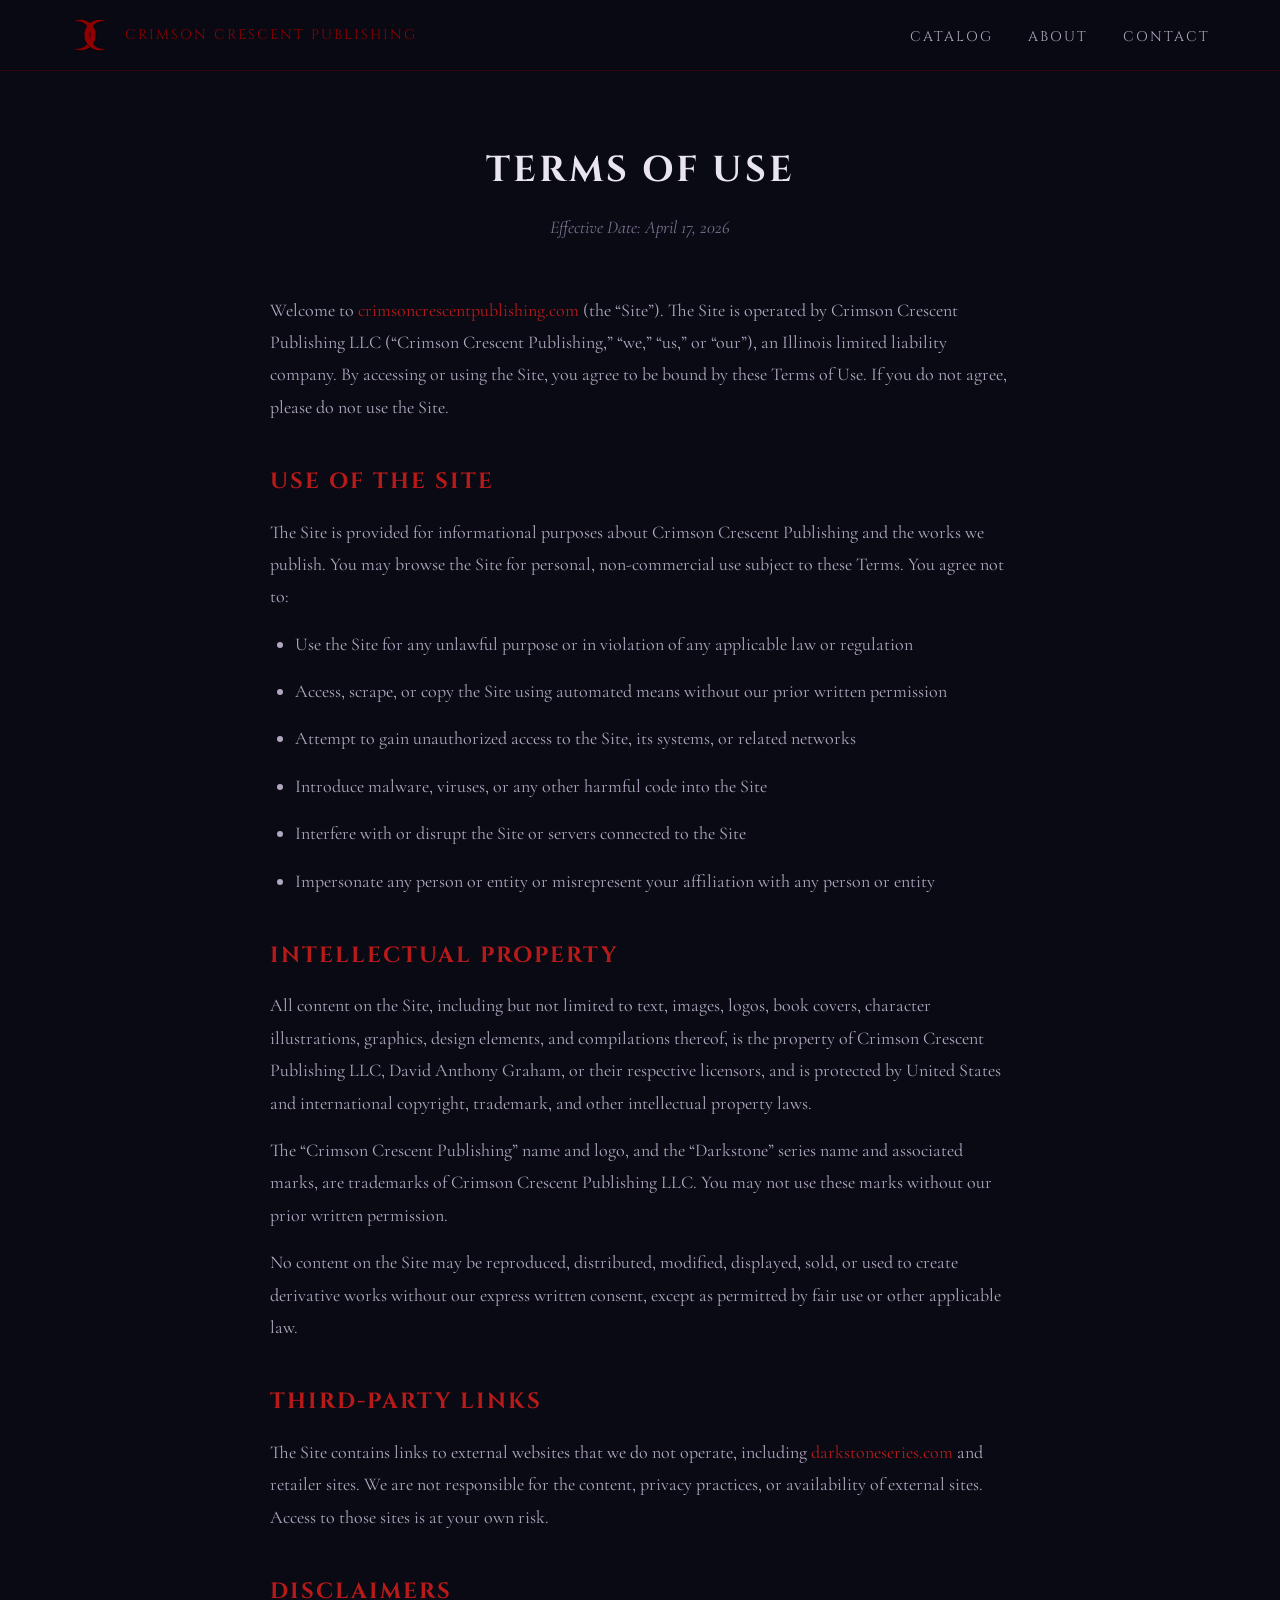
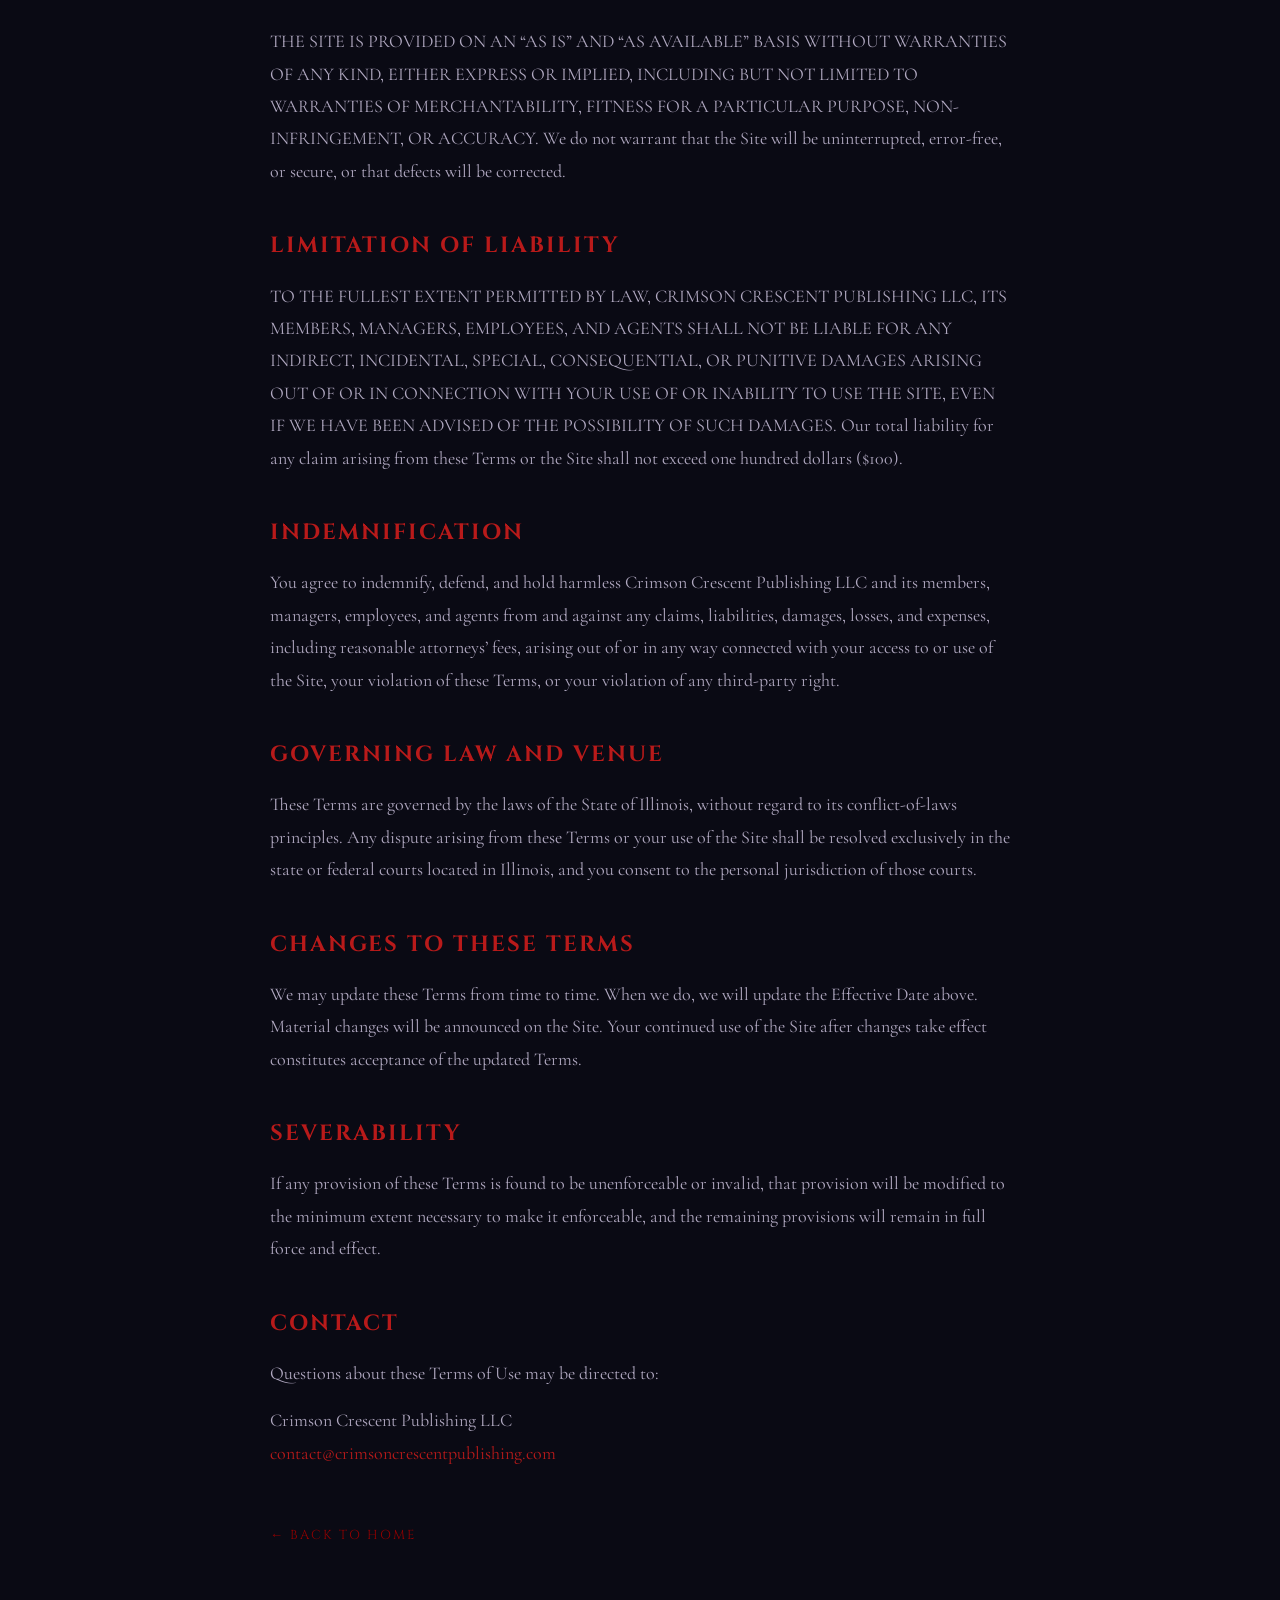
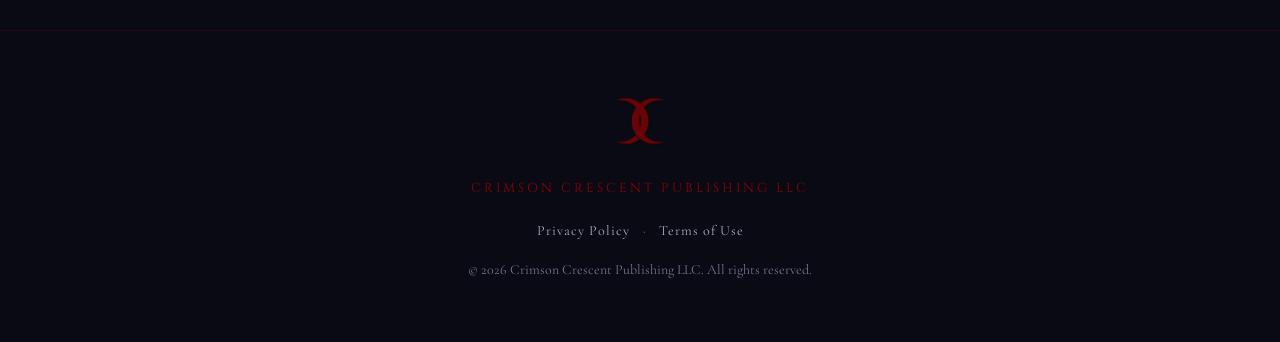
==== terms.html @ 817ecf6b "Initial publisher site for Crimson Crescent Publishing LLC Single-page site with catalog, about, and" ====
<!DOCTYPE html>
<html lang="en">
<head>
  <meta charset="UTF-8">
  <meta name="viewport" content="width=device-width, initial-scale=1.0">
  <title>Terms of Use | Crimson Crescent Publishing</title>
  <meta name="description" content="Terms of Use for Crimson Crescent Publishing LLC.">
  <link rel="stylesheet" href="css/style.css">
  <link rel="icon" type="image/png" href="images/cc-logo.png">
</head>
<body>

  <nav>
    <div class="nav-inner">
      <a href="index.html" class="logo">
        <img src="images/cc-logo.png" alt="Crimson Crescent Publishing">
        <span>Crimson Crescent Publishing</span>
      </a>
      <ul>
        <li><a href="index.html#catalog">Catalog</a></li>
        <li><a href="index.html#about">About</a></li>
        <li><a href="index.html#contact">Contact</a></li>
      </ul>
    </div>
  </nav>

  <main class="legal-page">
    <h1>Terms of Use</h1>
    <p class="effective">Effective Date: April 17, 2026</p>

    <p>Welcome to <a href="https://crimsoncrescentpublishing.com">crimsoncrescentpublishing.com</a> (the &ldquo;Site&rdquo;). The Site is operated by Crimson Crescent Publishing LLC (&ldquo;Crimson Crescent Publishing,&rdquo; &ldquo;we,&rdquo; &ldquo;us,&rdquo; or &ldquo;our&rdquo;), an Illinois limited liability company. By accessing or using the Site, you agree to be bound by these Terms of Use. If you do not agree, please do not use the Site.</p>

    <h2>Use of the Site</h2>
    <p>The Site is provided for informational purposes about Crimson Crescent Publishing and the works we publish. You may browse the Site for personal, non-commercial use subject to these Terms. You agree not to:</p>
    <ul>
      <li>Use the Site for any unlawful purpose or in violation of any applicable law or regulation</li>
      <li>Access, scrape, or copy the Site using automated means without our prior written permission</li>
      <li>Attempt to gain unauthorized access to the Site, its systems, or related networks</li>
      <li>Introduce malware, viruses, or any other harmful code into the Site</li>
      <li>Interfere with or disrupt the Site or servers connected to the Site</li>
      <li>Impersonate any person or entity or misrepresent your affiliation with any person or entity</li>
    </ul>

    <h2>Intellectual Property</h2>
    <p>All content on the Site, including but not limited to text, images, logos, book covers, character illustrations, graphics, design elements, and compilations thereof, is the property of Crimson Crescent Publishing LLC, David Anthony Graham, or their respective licensors, and is protected by United States and international copyright, trademark, and other intellectual property laws.</p>
    <p>The &ldquo;Crimson Crescent Publishing&rdquo; name and logo, and the &ldquo;Darkstone&rdquo; series name and associated marks, are trademarks of Crimson Crescent Publishing LLC. You may not use these marks without our prior written permission.</p>
    <p>No content on the Site may be reproduced, distributed, modified, displayed, sold, or used to create derivative works without our express written consent, except as permitted by fair use or other applicable law.</p>

    <h2>Third-Party Links</h2>
    <p>The Site contains links to external websites that we do not operate, including <a href="https://darkstoneseries.com">darkstoneseries.com</a> and retailer sites. We are not responsible for the content, privacy practices, or availability of external sites. Access to those sites is at your own risk.</p>

    <h2>Disclaimers</h2>
    <p>THE SITE IS PROVIDED ON AN &ldquo;AS IS&rdquo; AND &ldquo;AS AVAILABLE&rdquo; BASIS WITHOUT WARRANTIES OF ANY KIND, EITHER EXPRESS OR IMPLIED, INCLUDING BUT NOT LIMITED TO WARRANTIES OF MERCHANTABILITY, FITNESS FOR A PARTICULAR PURPOSE, NON-INFRINGEMENT, OR ACCURACY. We do not warrant that the Site will be uninterrupted, error-free, or secure, or that defects will be corrected.</p>

    <h2>Limitation of Liability</h2>
    <p>TO THE FULLEST EXTENT PERMITTED BY LAW, CRIMSON CRESCENT PUBLISHING LLC, ITS MEMBERS, MANAGERS, EMPLOYEES, AND AGENTS SHALL NOT BE LIABLE FOR ANY INDIRECT, INCIDENTAL, SPECIAL, CONSEQUENTIAL, OR PUNITIVE DAMAGES ARISING OUT OF OR IN CONNECTION WITH YOUR USE OF OR INABILITY TO USE THE SITE, EVEN IF WE HAVE BEEN ADVISED OF THE POSSIBILITY OF SUCH DAMAGES. Our total liability for any claim arising from these Terms or the Site shall not exceed one hundred dollars ($100).</p>

    <h2>Indemnification</h2>
    <p>You agree to indemnify, defend, and hold harmless Crimson Crescent Publishing LLC and its members, managers, employees, and agents from and against any claims, liabilities, damages, losses, and expenses, including reasonable attorneys&rsquo; fees, arising out of or in any way connected with your access to or use of the Site, your violation of these Terms, or your violation of any third-party right.</p>

    <h2>Governing Law and Venue</h2>
    <p>These Terms are governed by the laws of the State of Illinois, without regard to its conflict-of-laws principles. Any dispute arising from these Terms or your use of the Site shall be resolved exclusively in the state or federal courts located in Illinois, and you consent to the personal jurisdiction of those courts.</p>

    <h2>Changes to These Terms</h2>
    <p>We may update these Terms from time to time. When we do, we will update the Effective Date above. Material changes will be announced on the Site. Your continued use of the Site after changes take effect constitutes acceptance of the updated Terms.</p>

    <h2>Severability</h2>
    <p>If any provision of these Terms is found to be unenforceable or invalid, that provision will be modified to the minimum extent necessary to make it enforceable, and the remaining provisions will remain in full force and effect.</p>

    <h2>Contact</h2>
    <p>Questions about these Terms of Use may be directed to:</p>
    <p>
      Crimson Crescent Publishing LLC<br>
      <a href="mailto:contact@crimsoncrescentpublishing.com">contact@crimsoncrescentpublishing.com</a>
    </p>

    <a href="index.html" class="back-link">&larr; Back to Home</a>
  </main>

  <footer>
    <div class="footer-logo">
      <img src="images/cc-logo.png" alt="Crimson Crescent Publishing">
    </div>
    <div class="publisher-name">Crimson Crescent Publishing LLC</div>
    <div class="footer-links">
      <a href="privacy.html">Privacy Policy</a>
      <span class="divider">&middot;</span>
      <a href="terms.html">Terms of Use</a>
    </div>
    <div class="copyright">&copy; 2026 Crimson Crescent Publishing LLC. All rights reserved.</div>
  </footer>

</body>
</html>
---- css/style.css ----
@import url('https://fonts.googleapis.com/css2?family=Cinzel:wght@400;700;900&family=Cormorant+Garamond:ital,wght@0,400;0,600;1,400&display=swap');

:root {
  --bg-primary: #0a0a14;
  --bg-secondary: #12121e;
  --bg-card: #16162a;
  --crimson: #910000;
  --crimson-light: #b81a1a;
  --text-primary: #e8e4f0;
  --text-secondary: #b0a8c0;
  --text-muted: #7a7290;
  --divider: #d2c8e2;
  --font-display: 'Cinzel', serif;
  --font-body: 'Cormorant Garamond', serif;
}

* {
  margin: 0;
  padding: 0;
  box-sizing: border-box;
}

html {
  scroll-behavior: smooth;
}

body {
  background: var(--bg-primary);
  color: var(--text-primary);
  font-family: var(--font-body);
  font-size: 20px;
  line-height: 1.7;
}

/* Navigation */
nav {
  position: fixed;
  top: 0;
  width: 100%;
  background: rgba(10, 10, 20, 0.95);
  backdrop-filter: blur(10px);
  z-index: 100;
  border-bottom: 1px solid rgba(145, 0, 0, 0.3);
}

nav .nav-inner {
  max-width: 1200px;
  margin: 0 auto;
  display: flex;
  justify-content: space-between;
  align-items: center;
  padding: 15px 30px;
}

nav .logo {
  display: flex;
  align-items: center;
  gap: 15px;
  text-decoration: none;
}

nav .logo img {
  height: 40px;
  width: 40px;
}

nav .logo span {
  font-family: var(--font-display);
  font-size: 14px;
  color: var(--crimson);
  letter-spacing: 2px;
  text-transform: uppercase;
}

nav ul {
  list-style: none;
  display: flex;
  gap: 35px;
}

nav a {
  color: var(--text-secondary);
  text-decoration: none;
  font-family: var(--font-display);
  font-size: 14px;
  letter-spacing: 2px;
  text-transform: uppercase;
  transition: color 0.3s;
}

nav a:hover {
  color: var(--crimson-light);
}

/* Hero */
.hero {
  min-height: 100vh;
  display: flex;
  align-items: center;
  justify-content: center;
  padding: 120px 30px 80px;
  background: radial-gradient(ellipse at 50% 40%, rgba(145, 0, 0, 0.12) 0%, transparent 70%);
  text-align: center;
}

.hero-inner {
  max-width: 700px;
}

.hero-logo {
  width: 180px;
  height: 180px;
  margin-bottom: 40px;
  filter: drop-shadow(0 0 30px rgba(145, 0, 0, 0.3));
}

.hero h1 {
  font-family: var(--font-display);
  font-size: 48px;
  font-weight: 700;
  letter-spacing: 3px;
  text-transform: uppercase;
  margin-bottom: 25px;
  color: var(--text-primary);
}

.hero .tagline {
  font-style: italic;
  font-size: 24px;
  color: var(--crimson-light);
  margin-bottom: 15px;
  letter-spacing: 1px;
}

.hero .subtitle {
  font-size: 18px;
  color: var(--text-secondary);
  letter-spacing: 2px;
}

/* Section */
section {
  padding: 100px 30px;
}

section:nth-of-type(even) {
  background: var(--bg-secondary);
}

.section-inner {
  max-width: 900px;
  margin: 0 auto;
}

.section-title {
  font-family: var(--font-display);
  font-size: 36px;
  text-align: center;
  margin-bottom: 15px;
  color: var(--text-primary);
  letter-spacing: 3px;
  text-transform: uppercase;
}

.section-divider {
  width: 120px;
  height: 2px;
  background: var(--crimson);
  margin: 0 auto 50px;
}

/* Catalog */
.catalog-grid {
  display: grid;
  grid-template-columns: 1fr;
  gap: 40px;
  margin-top: 40px;
  max-width: 600px;
  margin-left: auto;
  margin-right: auto;
}

.book-card {
  background: var(--bg-card);
  border: 1px solid rgba(145, 0, 0, 0.2);
  padding: 40px;
  text-align: center;
  transition: transform 0.3s, border-color 0.3s;
}

.book-card:hover {
  transform: translateY(-5px);
  border-color: var(--crimson);
}

.book-card h3 {
  font-family: var(--font-display);
  font-size: 24px;
  margin-bottom: 10px;
  letter-spacing: 2px;
}

.book-card .author {
  font-style: italic;
  color: var(--text-secondary);
  margin-bottom: 20px;
  font-size: 18px;
}

.book-card .book-desc {
  color: var(--text-secondary);
  margin-bottom: 20px;
  line-height: 1.7;
}

.book-card .book-meta {
  color: var(--text-muted);
  font-style: italic;
  margin-bottom: 25px;
}

.series-link {
  display: inline-block;
  font-family: var(--font-display);
  font-size: 13px;
  letter-spacing: 3px;
  text-transform: uppercase;
  padding: 12px 30px;
  background: var(--crimson);
  color: var(--text-primary);
  text-decoration: none;
  border: 2px solid var(--crimson);
  transition: all 0.3s;
}

.series-link:hover {
  background: transparent;
  color: var(--crimson-light);
}

/* About */
.about-text p {
  margin-bottom: 20px;
  font-size: 20px;
  color: var(--text-secondary);
  text-align: center;
}

/* Contact */
.contact-grid {
  display: grid;
  grid-template-columns: repeat(auto-fit, minmax(280px, 1fr));
  gap: 30px;
  margin-top: 40px;
}

.contact-card {
  background: var(--bg-card);
  border: 1px solid rgba(145, 0, 0, 0.2);
  padding: 30px;
  text-align: center;
}

.contact-card h3 {
  font-family: var(--font-display);
  font-size: 16px;
  letter-spacing: 2px;
  text-transform: uppercase;
  color: var(--crimson);
  margin-bottom: 15px;
}

.contact-card a {
  color: var(--text-primary);
  text-decoration: none;
  font-size: 18px;
  transition: color 0.3s;
  word-break: break-word;
}

.contact-card a:hover {
  color: var(--crimson-light);
}

/* Footer */
footer {
  background: var(--bg-primary);
  border-top: 1px solid rgba(145, 0, 0, 0.2);
  padding: 60px 30px;
  text-align: center;
}

footer .footer-logo img {
  width: 60px;
  margin-bottom: 15px;
  opacity: 0.7;
}

footer .publisher-name {
  font-family: var(--font-display);
  font-size: 13px;
  letter-spacing: 3px;
  text-transform: uppercase;
  color: var(--crimson);
  margin-bottom: 20px;
}

footer .footer-links {
  margin-bottom: 15px;
  font-size: 14px;
}

footer .footer-links a {
  color: var(--text-secondary);
  text-decoration: none;
  letter-spacing: 1px;
  transition: color 0.3s;
}

footer .footer-links a:hover {
  color: var(--crimson-light);
}

footer .footer-links .divider {
  color: var(--text-muted);
  margin: 0 10px;
}

footer .copyright {
  font-size: 14px;
  color: var(--text-muted);
}

/* Legal pages */
.legal-page {
  max-width: 800px;
  margin: 0 auto;
  padding: 140px 30px 80px;
}

.legal-page h1 {
  font-family: var(--font-display);
  font-size: 36px;
  letter-spacing: 3px;
  text-transform: uppercase;
  color: var(--text-primary);
  text-align: center;
  margin-bottom: 10px;
}

.legal-page .effective {
  text-align: center;
  color: var(--text-muted);
  font-style: italic;
  margin-bottom: 50px;
}

.legal-page h2 {
  font-family: var(--font-display);
  font-size: 22px;
  letter-spacing: 2px;
  text-transform: uppercase;
  color: var(--crimson-light);
  margin: 40px 0 15px;
}

.legal-page p,
.legal-page li {
  color: var(--text-secondary);
  margin-bottom: 15px;
  font-size: 18px;
  line-height: 1.8;
}

.legal-page ul {
  margin-left: 25px;
  margin-bottom: 20px;
}

.legal-page a {
  color: var(--crimson-light);
  text-decoration: none;
}

.legal-page a:hover {
  text-decoration: underline;
}

.legal-page .back-link {
  display: inline-block;
  margin-top: 40px;
  font-family: var(--font-display);
  font-size: 13px;
  letter-spacing: 2px;
  text-transform: uppercase;
  color: var(--crimson);
}

/* Responsive */
@media (max-width: 768px) {
  .hero h1 {
    font-size: 32px;
  }
  .hero-logo {
    width: 140px;
    height: 140px;
  }
  .section-title {
    font-size: 28px;
  }
  nav ul {
    gap: 20px;
  }
  nav a {
    font-size: 12px;
  }
  nav .logo span {
    display: none;
  }
}
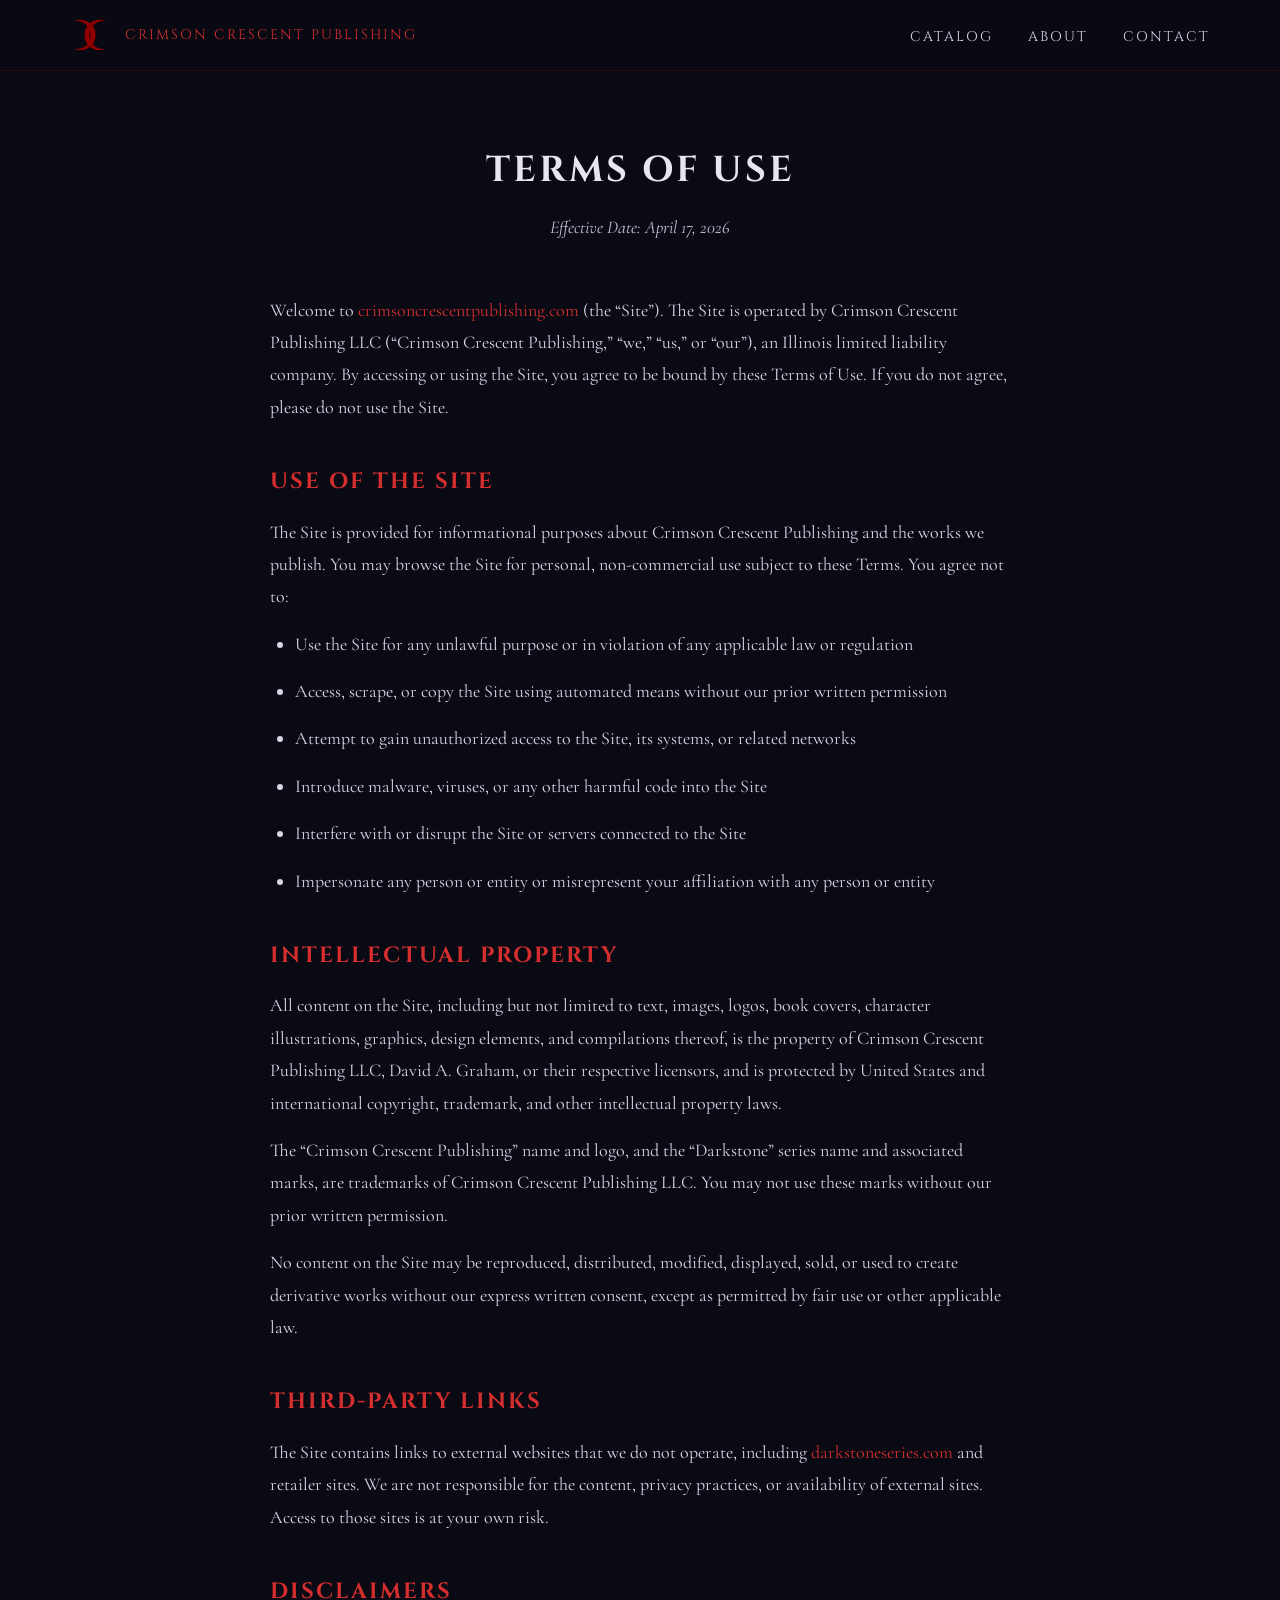
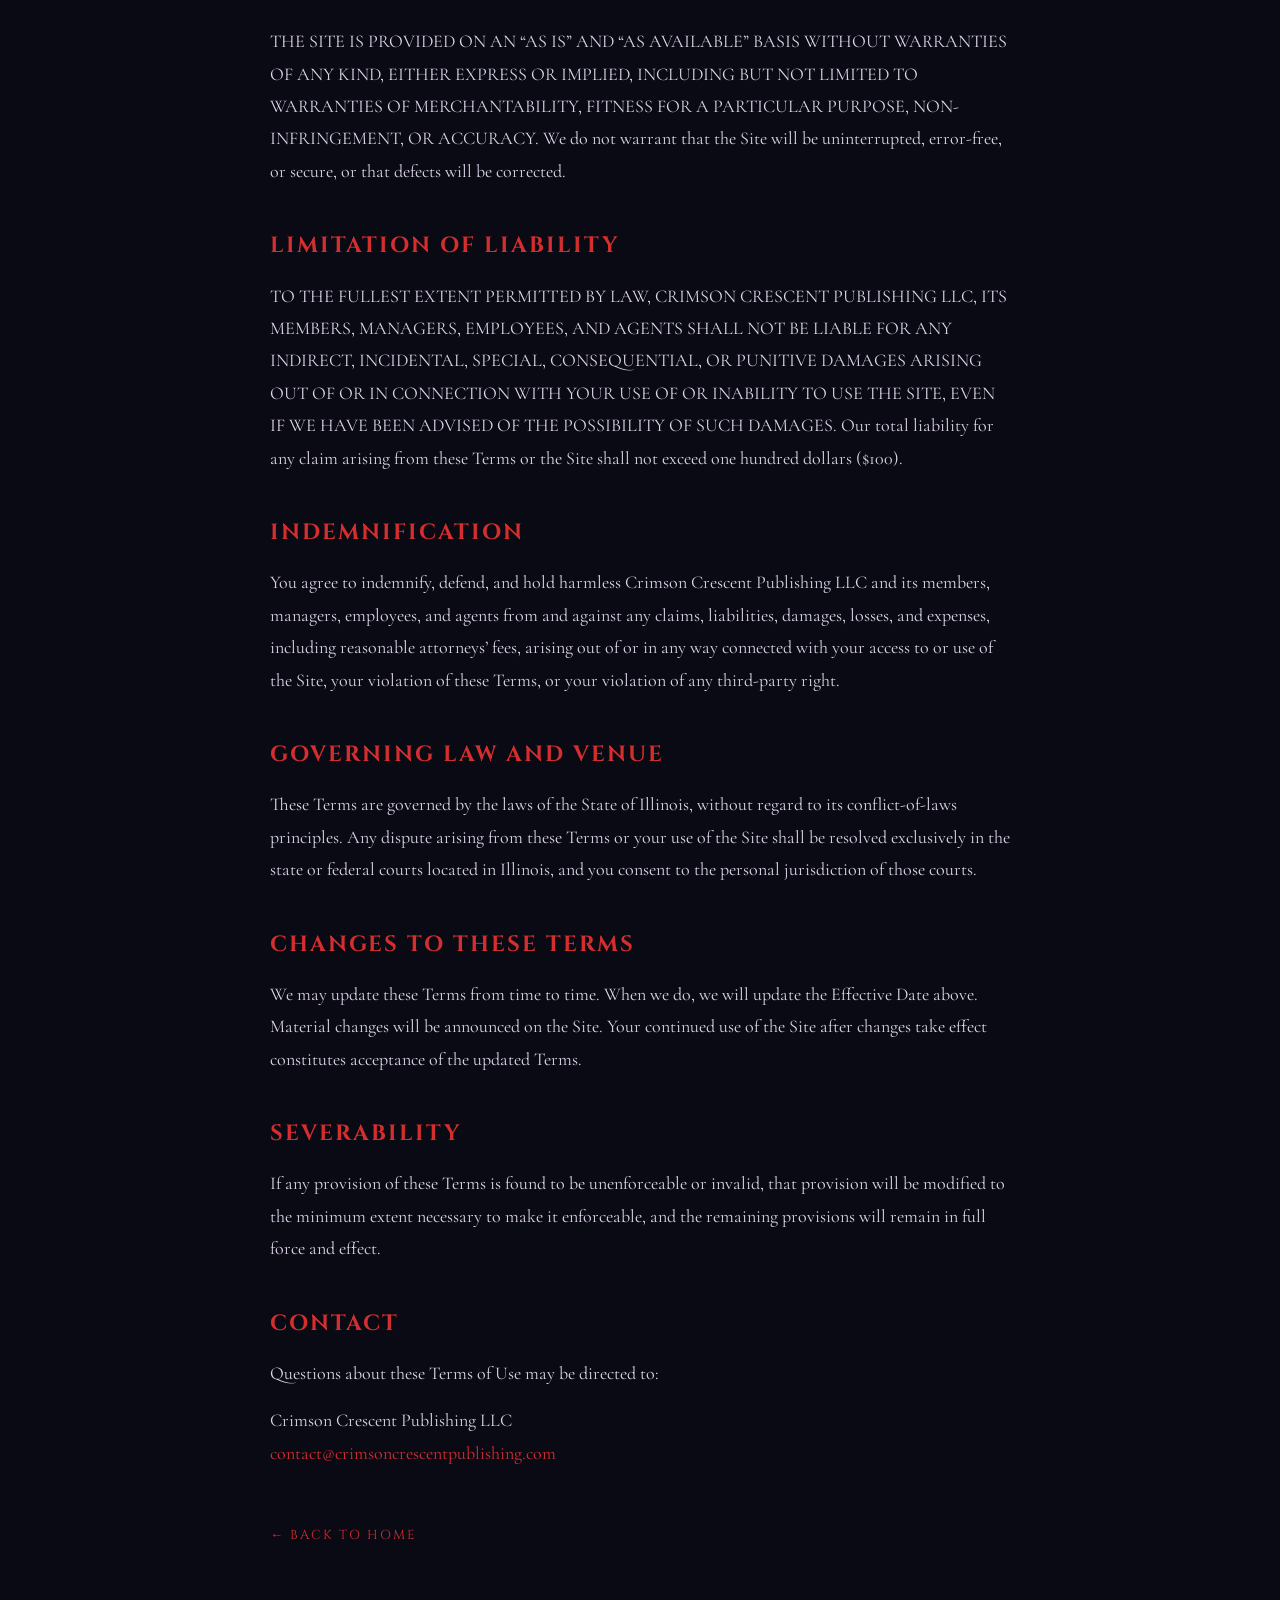
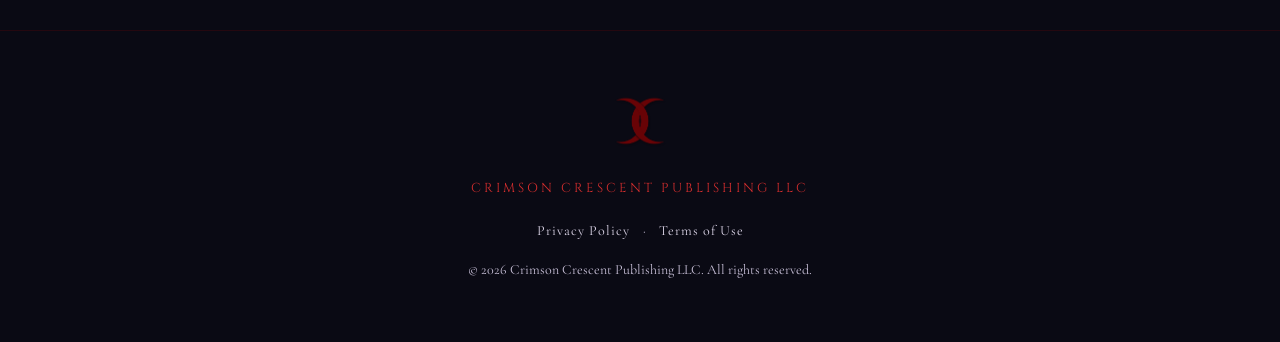
==== commit b94b97e8: "Brighten crimson text color, update author name display Shifts text uses of --crimson (#910000) to a" ====
--- a/terms.html
+++ b/terms.html
@@ -42,7 +42,7 @@
     </ul>
 
     <h2>Intellectual Property</h2>
-    <p>All content on the Site, including but not limited to text, images, logos, book covers, character illustrations, graphics, design elements, and compilations thereof, is the property of Crimson Crescent Publishing LLC, David Anthony Graham, or their respective licensors, and is protected by United States and international copyright, trademark, and other intellectual property laws.</p>
+    <p>All content on the Site, including but not limited to text, images, logos, book covers, character illustrations, graphics, design elements, and compilations thereof, is the property of Crimson Crescent Publishing LLC, David A. Graham, or their respective licensors, and is protected by United States and international copyright, trademark, and other intellectual property laws.</p>
     <p>The &ldquo;Crimson Crescent Publishing&rdquo; name and logo, and the &ldquo;Darkstone&rdquo; series name and associated marks, are trademarks of Crimson Crescent Publishing LLC. You may not use these marks without our prior written permission.</p>
     <p>No content on the Site may be reproduced, distributed, modified, displayed, sold, or used to create derivative works without our express written consent, except as permitted by fair use or other applicable law.</p>
 
--- a/css/style.css
+++ b/css/style.css
@@ -5,10 +5,10 @@
   --bg-secondary: #12121e;
   --bg-card: #16162a;
   --crimson: #910000;
-  --crimson-light: #b81a1a;
+  --crimson-light: #d42e2e;
   --text-primary: #e8e4f0;
-  --text-secondary: #b0a8c0;
-  --text-muted: #7a7290;
+  --text-secondary: #dcd5e8;
+  --text-muted: #c8c0d8;
   --divider: #d2c8e2;
   --font-display: 'Cinzel', serif;
   --font-body: 'Cormorant Garamond', serif;
@@ -67,7 +67,7 @@
 nav .logo span {
   font-family: var(--font-display);
   font-size: 14px;
-  color: var(--crimson);
+  color: var(--crimson-light);
   letter-spacing: 2px;
   text-transform: uppercase;
 }
@@ -266,7 +266,7 @@
   font-size: 16px;
   letter-spacing: 2px;
   text-transform: uppercase;
-  color: var(--crimson);
+  color: var(--crimson-light);
   margin-bottom: 15px;
 }
 
@@ -301,7 +301,7 @@
   font-size: 13px;
   letter-spacing: 3px;
   text-transform: uppercase;
-  color: var(--crimson);
+  color: var(--crimson-light);
   margin-bottom: 20px;
 }
 
@@ -393,7 +393,7 @@
   font-size: 13px;
   letter-spacing: 2px;
   text-transform: uppercase;
-  color: var(--crimson);
+  color: var(--crimson-light);
 }
 
 /* Responsive */
